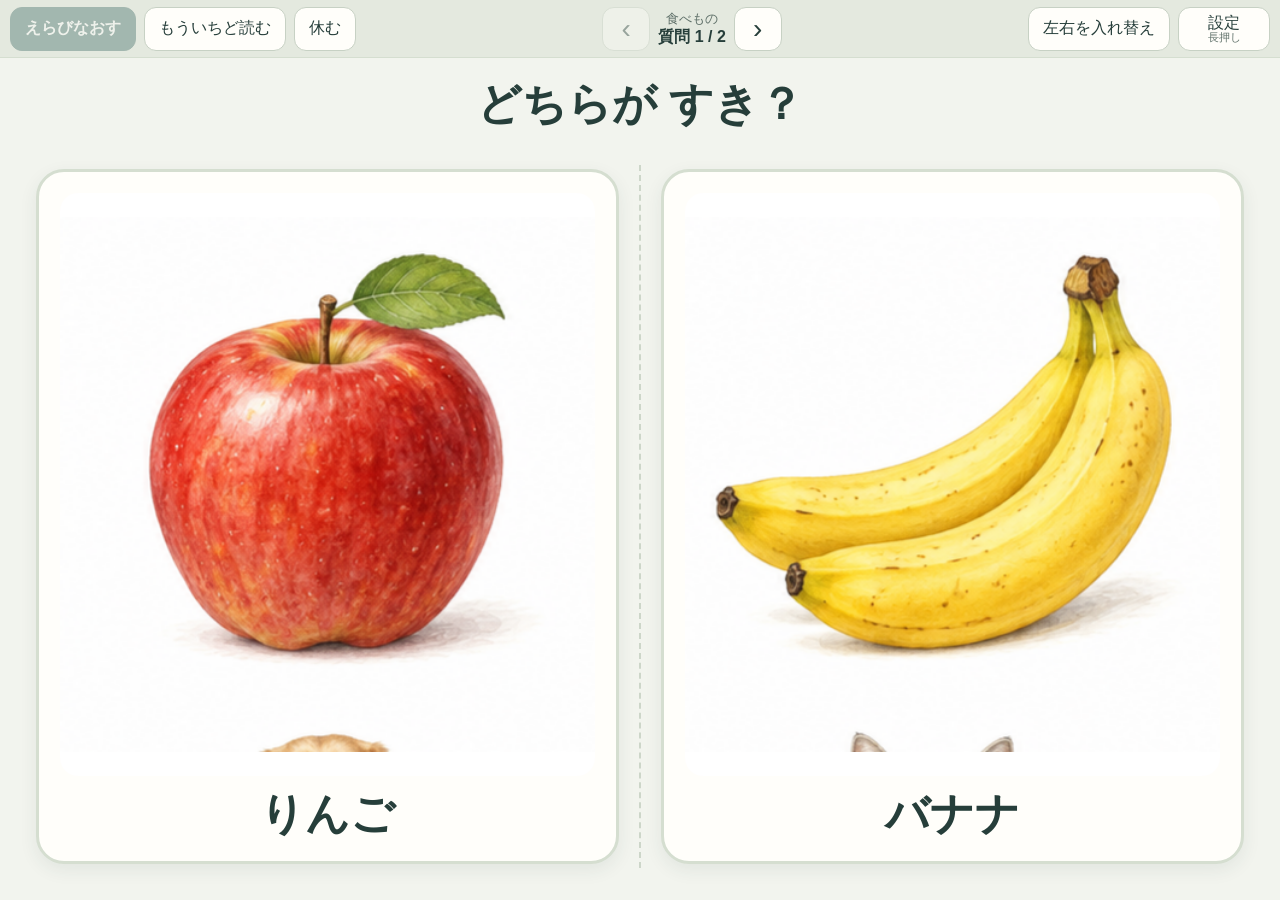
==== docs/index.html @ 2b97a686 "えらぶの窓 さわる2択 0.1.1：iPadアプリとWeb版 「えらぶの窓」iPad版 0.1.10 を元にした別アプリ。視線入力と3択・4択を外し、 上の帯の下の左右どちらかに最初に触れた位置で選ぶ" ====
<!doctype html>
<html lang="ja">
<head>
<meta charset="utf-8">
<meta name="apple-mobile-web-app-capable" content="yes">
<meta name="mobile-web-app-capable" content="yes">
<meta name="apple-mobile-web-app-status-bar-style" content="black-translucent">
<meta name="apple-mobile-web-app-title" content="さわる2択">
<meta name="theme-color" content="#e4e9df">
<meta name="description" content="左右どちらかの半分に触れた瞬間に選べる、2択の意思表出アプリ。">
<link rel="apple-touch-icon" href="icon-180.png">
<link rel="icon" type="image/png" href="icon-192.png">
<link rel="manifest" href="manifest.webmanifest">
<meta name="viewport" content="width=device-width,initial-scale=1,maximum-scale=1,user-scalable=no,viewport-fit=cover">
<meta http-equiv="Content-Security-Policy" content="default-src 'none'; script-src 'unsafe-inline'; style-src 'unsafe-inline'; img-src 'self' data: blob:; manifest-src 'self'; connect-src 'none'">
<title>えらぶの窓 さわる2択</title>
<style>/* SPDX-License-Identifier: GPL-3.0-or-later */
:root{
  --bg:#f2f4ee;--ink:#263e3a;--muted:#5f7069;--green:#426d68;--line:#d5ded0;--paper:#fffefa;
  --chosen:#f2b33d;--chosen-soft:#fff3d6;--band:58px;
  font-family:"Hiragino Maru Gothic ProN","Hiragino Sans","BIZ UDPGothic","Yu Gothic UI",sans-serif;color:var(--ink);background:var(--bg)
}
*{box-sizing:border-box}
html,body{margin:0;height:100%;overflow:hidden;overscroll-behavior:none;background:var(--bg)}
/* 遊ぶ画面では、拡大・スクロール・文字の選択・長押しのメニューを起こさない。 */
body{touch-action:none;-webkit-user-select:none;user-select:none;-webkit-touch-callout:none;-webkit-tap-highlight-color:transparent;-webkit-text-size-adjust:100%}
button,input,select{font:inherit;color:inherit}
button{cursor:pointer}
[hidden]{display:none!important}

#app{position:fixed;inset:0;display:flex;flex-direction:column}
.band{height:calc(var(--band) + env(safe-area-inset-top));padding:env(safe-area-inset-top) max(10px,env(safe-area-inset-right)) 0 max(10px,env(safe-area-inset-left));
  display:flex;align-items:center;justify-content:space-between;gap:10px;background:#e4e9df;border-bottom:1px solid var(--line);flex:none}
.band-group{display:flex;align-items:center;gap:8px;min-width:0}
.band-button{position:relative;height:44px;padding:0 14px;border:1px solid #c7d1c4;border-radius:12px;background:var(--paper);font-size:16px;white-space:nowrap;touch-action:manipulation;overflow:hidden}
.band-button.strong{background:var(--green);border-color:var(--green);color:#fff;font-weight:700}
.band-button:disabled{opacity:.4}
.band-button[aria-pressed="true"]{background:#2f5652;color:#fff}
.band-button.arrow{width:48px;padding:0;font-size:28px;line-height:1}
.nav{flex:1 1 auto;justify-content:center}
.nav-text{display:flex;flex-direction:column;align-items:center;min-width:0;max-width:34vw;line-height:1.2}
#set-name{font-size:13px;color:var(--muted);max-width:100%;overflow:hidden;text-overflow:ellipsis;white-space:nowrap}
#question-count{font-size:16px;font-weight:700}
.hold{min-width:92px}
.hold-text{position:relative;display:flex;flex-direction:column;line-height:1.1}
.hold-text small{font-size:11px;color:var(--muted)}
.hold-fill{position:absolute;left:0;top:0;bottom:0;width:0;background:#cfe1d8}
.hold.holding .hold-fill{width:100%;transition:width var(--hold-ms,1000ms) linear}

.stage{position:relative;flex:1 1 auto;display:flex;flex-direction:column;min-height:0;padding:0 max(16px,env(safe-area-inset-right)) max(16px,env(safe-area-inset-bottom)) max(16px,env(safe-area-inset-left))}
.question{margin:0;padding:clamp(8px,2vh,20px) 8px;text-align:center;font-size:clamp(24px,3.6vw,44px);line-height:1.25;font-weight:700;flex:none;pointer-events:none}
.halves{position:relative;flex:1 1 auto;display:flex;min-height:0;gap:0}
.half{position:relative;flex:1 1 50%;display:flex;align-items:center;justify-content:center;padding:clamp(8px,1.6vw,22px);border-radius:28px;transition:opacity .25s,filter .25s,background-color .25s}
.dead-zone{flex:0 0 0;align-self:stretch;margin:16px 0;border-left:2px dashed #cdd6c9}
.dead-zone.wide{background:repeating-linear-gradient(135deg,#e7ece2 0 10px,#eef1ea 10px 20px);border:0;border-radius:14px}
.card{width:100%;height:100%;max-width:min(100%,calc((100vh - var(--band) - 120px) * .95));display:flex;flex-direction:column;align-items:center;justify-content:center;gap:12px;
  background:var(--paper);border:3px solid var(--line);border-radius:28px;padding:clamp(10px,1.6vw,22px);box-shadow:0 6px 18px rgba(38,62,58,.08);transition:transform .2s,border-color .2s,box-shadow .2s}
.picture{flex:1 1 auto;width:100%;min-height:0;border-radius:18px;background-color:#fff;background-repeat:no-repeat;background-position:center;background-size:contain}
.label{flex:none;font-size:clamp(26px,3.4vw,46px);font-weight:700;text-align:center;line-height:1.2;max-width:100%;overflow-wrap:anywhere}
.no-labels .label{display:none}
.half.chosen{background:var(--chosen-soft)}
.half.chosen .card{border-color:var(--chosen);border-width:10px;transform:scale(1.02);box-shadow:0 10px 28px rgba(242,179,61,.35)}
.half.faded{opacity:.3;filter:grayscale(.5)}
.paused-cover{position:absolute;inset:0;display:flex;flex-direction:column;align-items:center;justify-content:center;background:rgba(242,244,238,.92);font-size:40px;font-weight:700;gap:8px}
.paused-cover p{margin:0}.paused-cover small{font-size:18px;font-weight:400;color:var(--muted)}
.notice{position:fixed;left:50%;bottom:max(14px,env(safe-area-inset-bottom));transform:translateX(-50%);margin:0;padding:8px 16px;border-radius:999px;background:rgba(38,62,58,.86);color:#fff;font-size:15px;pointer-events:none;opacity:0;transition:opacity .3s;max-width:80vw;text-align:center}
.notice.show{opacity:1}

.ripple-layer{position:fixed;inset:0;pointer-events:none;overflow:hidden;z-index:50}
.ripple{position:absolute;width:120px;height:120px;margin:-60px 0 0 -60px;border-radius:50%;border:6px solid var(--chosen);opacity:.9;animation:ripple .6s ease-out forwards}
@keyframes ripple{to{transform:scale(2.2);opacity:0}}

.sheet{position:fixed;inset:0;z-index:100;display:flex;flex-direction:column;background:var(--bg);touch-action:pan-y;-webkit-user-select:text;user-select:text}
.sheet-head{flex:none;display:flex;align-items:center;justify-content:space-between;gap:12px;padding:calc(10px + env(safe-area-inset-top)) max(20px,env(safe-area-inset-right)) 10px max(20px,env(safe-area-inset-left));border-bottom:1px solid var(--line);background:#e4e9df}
.sheet-head h2{margin:0;font-size:22px}
.sheet-body{flex:1 1 auto;overflow-y:auto;-webkit-overflow-scrolling:touch;overscroll-behavior:contain;padding:16px max(20px,env(safe-area-inset-right)) calc(40px + env(safe-area-inset-bottom)) max(20px,env(safe-area-inset-left))}
.block{max-width:980px;margin:0 auto 16px;padding:16px 20px;background:var(--paper);border:1px solid var(--line);border-radius:18px}
.block h3{margin:0 0 10px;font-size:18px}
.block summary{font-weight:700;font-size:17px}
.row{display:flex;flex-direction:column;gap:6px;margin:10px 0;font-size:15px;color:var(--muted)}
.row input[type=text],.row select{height:46px;padding:0 12px;border:1px solid #c7d1c4;border-radius:12px;background:#fff;font-size:17px;color:var(--ink)}
.row input[type=range]{width:100%}
.check{display:flex;align-items:center;gap:10px;margin:10px 0;font-size:16px}
.check input{width:24px;height:24px}
.buttons{display:flex;flex-wrap:wrap;gap:10px;margin:8px 0}
.buttons button,.file-button{min-height:46px;padding:0 16px;border:1px solid #c7d1c4;border-radius:12px;background:#fff;font-size:16px;display:inline-flex;align-items:center}
.file-button{position:relative;overflow:hidden;cursor:pointer}
.file-button input{position:absolute;inset:0;opacity:0;cursor:pointer}
button.primary{min-height:46px;padding:0 20px;border:0;border-radius:12px;background:var(--green);color:#fff;font-weight:700;font-size:17px}
button.danger{color:#8a3b2c;border-color:#e0c3b8}
button:disabled{opacity:.45}
.help{font-size:14px;line-height:1.75;color:var(--muted);margin:6px 0}
ul.help{padding-left:1.4em}
.error{max-width:980px;margin:0 auto 12px;color:#8a3b2c;font-weight:700;min-height:1em}
.question-tabs{display:flex;flex-wrap:wrap;gap:8px;margin:12px 0}
.question-tabs button{min-height:40px;padding:0 12px;border:1px solid #c7d1c4;border-radius:10px;background:#fff;max-width:240px;overflow:hidden;text-overflow:ellipsis;white-space:nowrap}
.question-tabs button.current{background:var(--green);color:#fff;border-color:var(--green)}
.option-editors{display:grid;grid-template-columns:1fr 1fr;gap:16px}
.option-editor{border:1px solid var(--line);border-radius:14px;padding:12px}
.option-editor h3{margin:0}
.opt-preview{height:150px;margin:8px 0;border-radius:12px;border:1px solid var(--line);overflow:hidden}
.opt-preview .picture{height:100%}
.builtin-grid{display:grid;grid-template-columns:repeat(4,1fr);gap:6px;margin:8px 0}
.builtin-grid button{aspect-ratio:1;border:2px solid var(--line);border-radius:10px;padding:0;background-color:#fff;background-repeat:no-repeat;background-position:center;background-size:contain}
.builtin-grid button.current{border-color:var(--chosen);border-width:4px}

.startup{white-space:pre-line;position:fixed;inset:0;display:flex;flex-direction:column;align-items:center;justify-content:center;gap:20px;padding:32px;text-align:center;font-size:20px;line-height:1.7;background:var(--bg);z-index:200}
.startup button{min-height:50px;padding:0 24px;border-radius:12px;border:1px solid #c7d1c4;background:#fff;font-size:18px}
@media (max-width:900px){.band-button{padding:0 10px;font-size:14px}.hold{min-width:76px}}
body.web [data-for="app"],body:not(.web) [data-for="web"]{display:none}
</style>
</head>
<body>
<!-- SPDX-License-Identifier: GPL-3.0-or-later -->
<div id="app" hidden>
  <header class="band" aria-label="支援者用の操作">
    <div class="band-group">
      <button id="redo" class="band-button strong" type="button">えらびなおす</button>
      <button id="repeat" class="band-button" type="button">もういちど読む</button>
      <button id="pause" class="band-button" type="button" aria-pressed="false">休む</button>
    </div>
    <div class="band-group nav">
      <button id="prev" class="band-button arrow" type="button" aria-label="前の質問">‹</button>
      <div class="nav-text"><span id="set-name"></span><span id="question-count"></span></div>
      <button id="next" class="band-button arrow" type="button" aria-label="次の質問">›</button>
    </div>
    <div class="band-group">
      <button id="swap" class="band-button" type="button">左右を入れ替え</button>
      <button id="settings-hold" class="band-button hold" type="button" aria-label="設定（長押しで開く）"><span class="hold-fill" aria-hidden="true"></span><span class="hold-text">設定<small>長押し</small></span></button>
    </div>
  </header>
  <main id="stage" class="stage" aria-label="左右どちらかに触れて選ぶ">
    <h1 id="question" class="question"></h1>
    <div class="halves">
      <section class="half" id="half-left" data-side="left"><div class="card"><div class="picture"></div><div class="label"></div></div></section>
      <div class="dead-zone" aria-hidden="true"></div>
      <section class="half" id="half-right" data-side="right"><div class="card"><div class="picture"></div><div class="label"></div></div></section>
    </div>
    <div id="paused-cover" class="paused-cover" hidden><p>おやすみ中</p><small>上の「再開する」で もどります</small></div>
  </main>
  <p id="notice" class="notice" role="status" aria-live="polite"></p>
</div>

<div id="sheet-settings" class="sheet" hidden role="dialog" aria-modal="true" aria-labelledby="settings-title">
  <div class="sheet-head"><h2 id="settings-title">設定・使い方</h2><button id="close-settings" class="primary" type="button">この設定で使う</button></div>
  <div class="sheet-body">
    <section class="block">
      <h3>セット</h3>
      <label class="row">使うセット<select id="set-select"></select></label>
      <label class="row">はじめる質問<select id="question-select"></select></label>
      <div class="buttons">
        <button id="edit-set" type="button">このセットを編集</button>
        <button id="new-set" type="button">＋ 新しいセット</button>
        <label class="file-button">セットを読み込む<input id="import-file" type="file" accept="application/json,.json"></label>
      </div>
      <p id="import-status" class="help" role="status"></p>
    </section>
    <section class="block">
      <h3>触れ方</h3>
      <p class="help">上の帯の下なら、左右どちらの半分に触れても、触れた瞬間にその側を選びます。撫でる・押しつける・指を何本も置く、のどれでも選べます。決めるのは最初に触れた位置だけです。</p>
      <label class="row">真ん中の反応しない幅<select id="pref-dead"><option value="none">なし（標準）</option><option value="narrow">細い</option><option value="wide">広い</option></select></label>
      <p class="help">真ん中あたりに手が置かれやすいときに使います。幅の中に触れても選びません。</p>
      <label class="row">選んだ後に、また触れたとき<select id="pref-after"><option value="none">何もしない（標準）</option><option value="repeat">選んだ言葉をもう一度読む</option></select></label>
    </section>
    <section class="block">
      <h3>表示と音声</h3>
      <label class="check"><input id="pref-labels" type="checkbox">絵の下に言葉を表示する</label>
      <label class="check"><input id="pref-awake" type="checkbox">使っている間は、画面を自動で暗くしない</label>
      <label class="row">読む速さ <output id="rate-value"></output><input id="pref-rate" type="range" min="0.5" max="1.3" step="0.1"></label>
      <div class="buttons"><button id="test-voice" type="button">「こんにちは」で試す</button><button id="stop-voice" type="button">音声を止める</button></div>
    </section>
    <section class="block">
      <h3>iPadの設定（おすすめ）</h3>
      <p class="help" data-for="app">アプリの中では、拡大・ページ送り・長押しのメニューを止めています。画面の端からのスワイプ（ホームに戻る・コントロールセンター）は、アプリの中では完全には止められません。必要なときは、iPadの「設定」で次を使ってください。</p>
      <p class="help" data-for="web">この画面では、拡大・ページ送り・長押しのメニューを止めています。Safariの「共有」→「ホーム画面に追加」で追加して開くと、アドレスの欄が消えて全画面で使えます。画面の端からのスワイプは止められないので、必要なときはiPadの「設定」で次を使ってください。</p>
      <ul class="help">
        <li>「アクセシビリティ」→「アクセスガイド」：このアプリから出ないようにできます（使い終わったら、支援者が解除します）。</li>
        <li>「マルチタスクとジェスチャ」：4本・5本の指でのジェスチャを切ります。</li>
      </ul>
    </section>
    <details class="block">
      <summary>保存と情報について</summary>
      <p class="help" data-for="app">セット・写真・設定は、このiPadのこのアプリの中だけに保存します。送信はしません。アプリを削除すると消えるので、大切なセットは「書き出す」で保管してください。書き出したファイルは、元の「えらぶの窓」でも読めます。</p>
      <p class="help" data-for="web">セット・写真・設定は、この端末のこのブラウザの中だけに保存します。送信はしません。利用の集計もしていません。ブラウザの履歴やWebサイトのデータを消すと消え、ホーム画面に追加したものとSafariで開いたものでも別になります。大切なセットは「書き出す」で保管してください。書き出したファイルは、元の「えらぶの窓」でも読めます。</p>
      <p class="help">元の「えらぶの窓」の3択・4択の質問は、読み込むときに読み飛ばします（2択の質問だけを使います）。</p>
      <p class="help">選んだ内容は、ご本人の表情・動き・反応と合わせて確かめてください。見本の絵は生成したイラストで、写真に差し替えられます。GPL-3.0-or-later。</p>
      <p class="help" id="version-text"></p>
    </details>
  </div>
</div>

<div id="sheet-editor" class="sheet" hidden role="dialog" aria-modal="true" aria-labelledby="editor-title">
  <div class="sheet-head"><h2 id="editor-title">セットを編集</h2><div class="buttons"><button id="cancel-edit" type="button">やめる</button><button id="save-edit" class="primary" type="button">保存して使う</button></div></div>
  <div class="sheet-body">
    <section class="block">
      <label class="row">セット名<input id="edit-name" type="text" maxlength="50" autocomplete="off"></label>
      <div class="question-tabs" id="question-tabs"></div>
      <div class="buttons"><button id="add-question" type="button">＋ 質問を追加</button><button id="move-up" type="button">前へ移す</button><button id="move-down" type="button">後ろへ移す</button><button id="delete-question" type="button">この質問を削除</button></div>
    </section>
    <section class="block">
      <label class="row">問いかけ<input id="edit-question" type="text" maxlength="80" autocomplete="off"></label>
      <div class="option-editors">
        <div class="option-editor" data-index="0"><h3>左</h3></div>
        <div class="option-editor" data-index="1"><h3>右</h3></div>
      </div>
    </section>
    <p id="editor-error" class="error" role="alert"></p>
    <section class="block">
      <div class="buttons"><button id="export-set" type="button">このセットを書き出す</button><button id="delete-set" class="danger" type="button">このセットを削除</button></div>
      <p class="help">1つのセットに質問は50まで。書き出したファイルには写真と言葉が入ります。</p>
    </section>
  </div>
</div>

<template id="option-template">
  <label class="row">言葉<input class="opt-label" type="text" maxlength="40" autocomplete="off"></label>
  <label class="row">読み上げる文（空なら言葉を読みます）<input class="opt-speech" type="text" maxlength="200" autocomplete="off"></label>
  <div class="opt-preview"><div class="picture"></div></div>
  <div class="builtin-grid"></div>
  <label class="file-button">写真を選ぶ<input class="opt-photo" type="file" accept="image/png,image/jpeg,image/webp"></label>
</template>

<div id="startup" class="startup"><p id="startup-text">準備しています…</p><button id="startup-retry" type="button" hidden>読み込み直す</button></div>
<div id="ripple-layer" class="ripple-layer" aria-hidden="true"></div>
<script>window.SAWARU_ATLAS="[data-uri]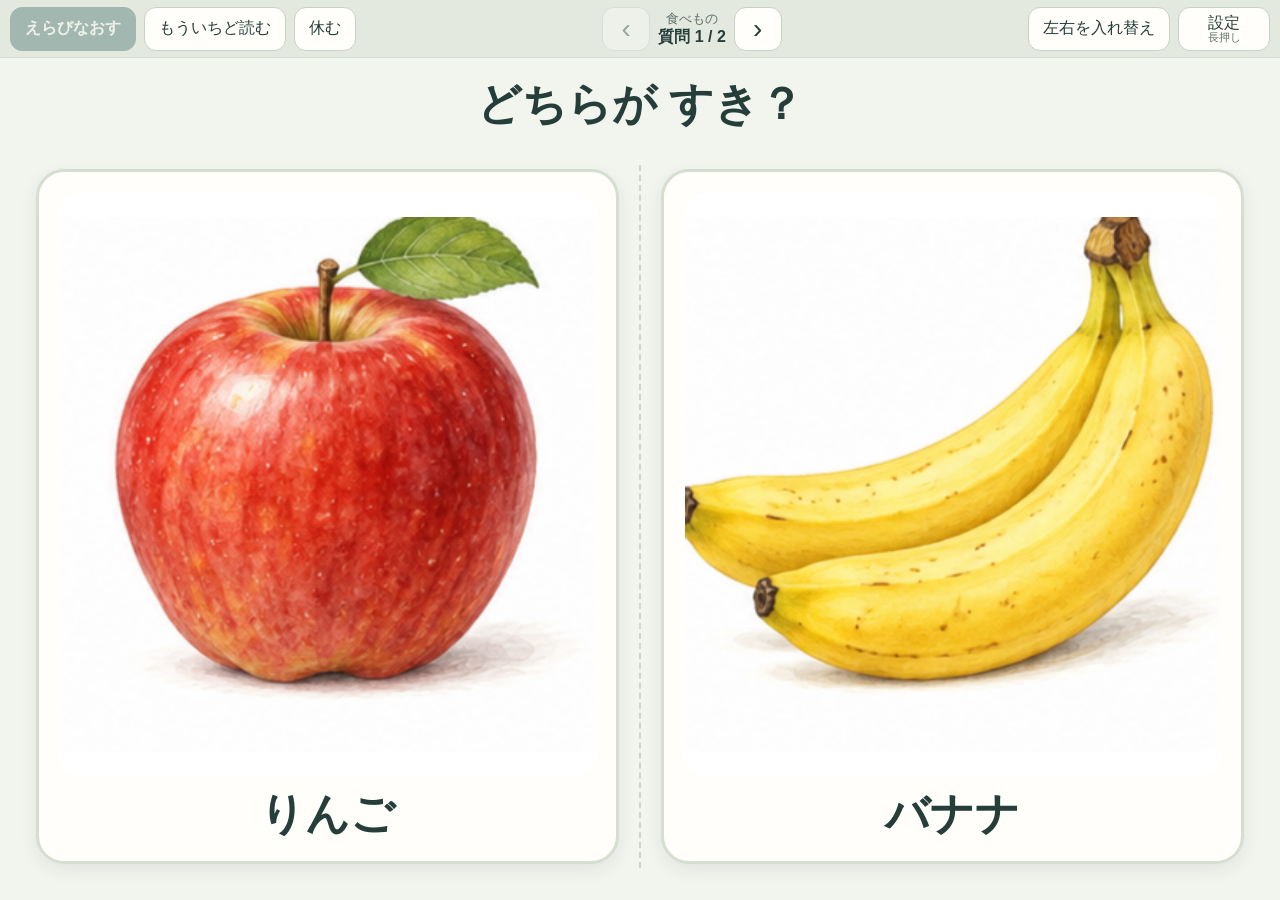
